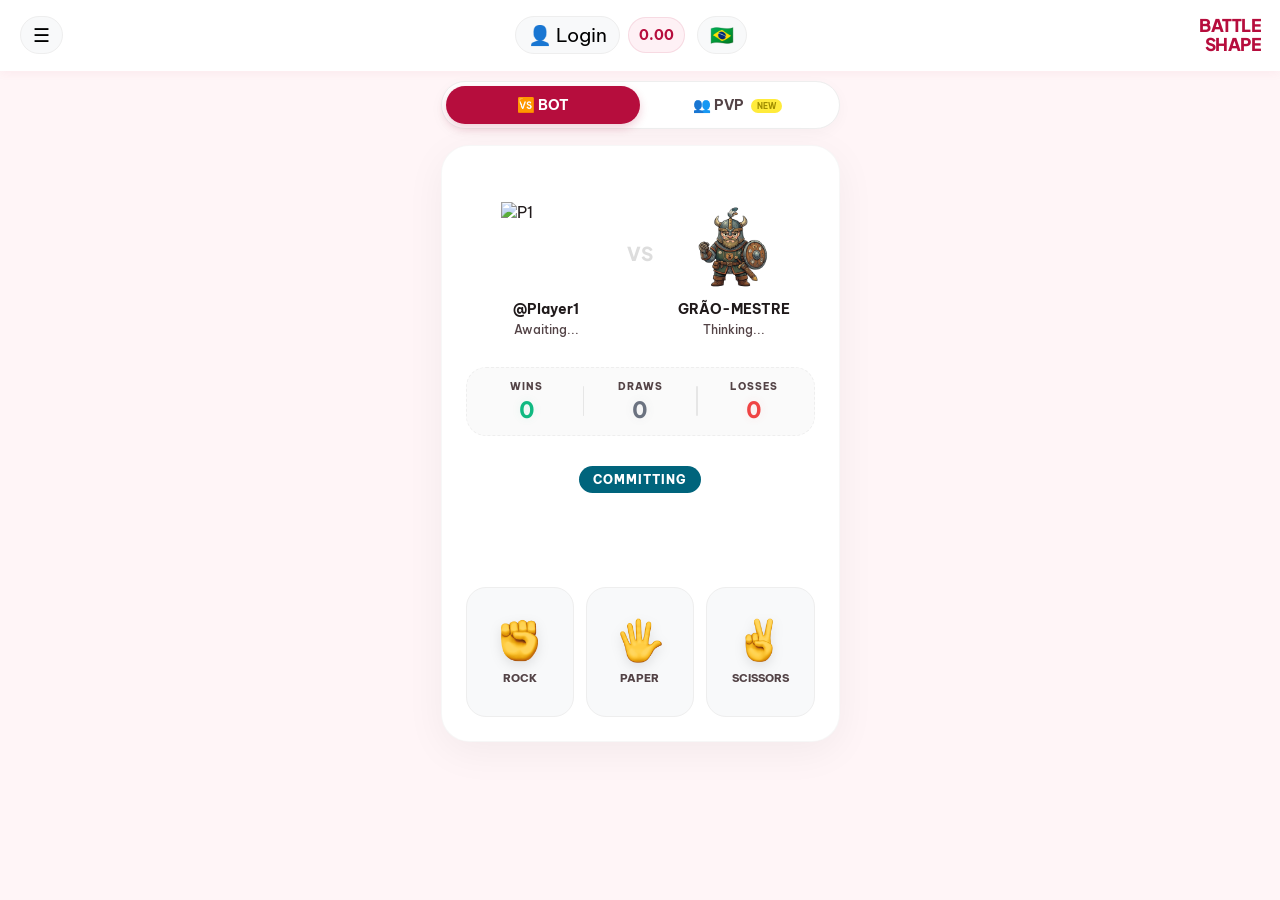
==== index.html @ 2bbd0a99 "Retirado o botão esqueci minha senha" ====
<!DOCTYPE html>
<html lang="pt-br">

<head>
    <meta charset="UTF-8">
    <meta name="viewport" content="width=device-width, initial-scale=1.0">
    <title>BATTLE SHAPE | Rock Paper Scissors</title>
    <script src="https://cdn.jsdelivr.net/npm/@supabase/supabase-js@2"></script>
    <link rel="stylesheet" href="style.css?v=2.9">
    <link
        href="https://fonts.googleapis.com/css2?family=Plus+Jakarta+Sans:wght@700;800&family=Be+Vietnam+Pro:wght@400;500;700&display=swap"
        rel="stylesheet">
</head>

<body>
    <header>
        <div class="menu-dropdown" id="audio-menu">
            <button class="menu-trigger" id="menu-btn">☰</button>
            <div class="menu-options" id="menu-options">
                <button class="menu-item" id="btn-profile-trigger">👤 <span data-i18n="menu-profile">Profile</span></button>
                <button class="menu-item" id="btn-change-password-trigger">🔑 <span data-i18n="menu-password">Trocar Senha</span></button>
                <button class="menu-item" id="btn-wallet-trigger">💳 <span data-i18n="menu-wallet">Wallet Shop</span></button>
                <button class="menu-item" id="btn-store-trigger">🛒 <span>Avatar Store</span></button>
                <button class="menu-item" id="btn-manual-trigger">📖 <span data-i18n="menu-manual">Manual</span></button>
                <button class="menu-item hidden" id="btn-admin-trigger">⚙️ <span data-i18n="menu-admin">Admin Center</span></button>
                <div style="padding: 10px; border-top: 1px solid #eee;">
                    <span class="score-label" data-i18n="music">MUSIC</span>
                    <div class="slider-row">
                        <input type="range" id="volume-music-slider" min="0" max="1" step="0.01" value="0.4">
                        <button id="music-toggle" class="vol-btn">🎵</button>
                    </div>
                </div>
                <div style="padding: 10px; border-top: 1px solid #eee;">
                    <span class="score-label" data-i18n="sfx">SFX</span>
                    <div class="slider-row">
                        <input type="range" id="volume-sfx-slider" min="0" max="1" step="0.01" value="0.6">
                        <button id="sfx-toggle" class="vol-btn">🔊</button>
                    </div>
                </div>
            </div>
        </div>

        <div class="header-center">
            <div id="auth-section">
                <button id="btn-login-trigger" class="lang-trigger" title="Login">👤 Login</button>
            </div>

            <div class="balance-chip" id="balance-chip">
                <span id="user-balance">0.00</span>
            </div>

            <div class="lang-dropdown" id="lang-dropdown">
                <button class="lang-trigger" id="lang-current">🇧🇷</button>
                <div class="lang-options">
                    <button class="lang-btn" data-lang="en">🇺🇸 English</button>
                    <button class="lang-btn" data-lang="es">🇪🇸 Español</button>
                    <button class="lang-btn" data-lang="pt">🇧🇷 Português</button>
                </div>
            </div>
        </div>

        <div class="logo">BATTLE<br>SHAPE</div>
    </header>


    <audio id="bg-music" loop preload="auto">
        <source src="audio/bg-music.mp3" type="audio/mpeg">
    </audio>

    <audio id="sfx-bounce" preload="auto">
        <source src="audio/sfx-bounce.mp3" type="audio/mpeg">
    </audio>

    <audio id="sfx-reveal" preload="auto">
        <source src="audio/sfx-reveal.mp3" type="audio/mpeg">
    </audio>

    <audio id="sfx-win" preload="auto">
        <source src="audio/sfx-win.mp3" type="audio/mpeg">
    </audio>

    <audio id="sfx-loss" preload="auto">
        <source src="audio/sfx-loss.mp3" type="audio/mpeg">
    </audio>

    <audio id="sfx-draw" preload="auto">
        <source src="audio/sfx-draw.mp3" type="audio/mpeg">
    </audio>

    <audio id="sfx-click" preload="auto">
        <source src="audio/sfx-click.mp3" type="audio/mpeg">
    </audio>

    <main>
        <div id="game-screen">
            <div class="mode-selector">
                <button id="btn-mode-bot" class="mode-btn active" data-mode="bot">🆚 BOT</button>
                <button id="btn-mode-pvp" class="mode-btn" data-mode="pvp">👥 PVP <span class="badge-new">NEW</span></button>
            </div>
            <div id="pvp-status" class="pvp-status-bar hidden">
                <span class="searching-dot"></span>
                <span id="pvp-status-text"></span>
                <div class="pvp-wallets">
                    <div class="pvp-wallet-chip" id="pvp-wallet-p1">JK$ --</div>
                    <div class="pvp-wallet-chip pvp-wallet-chip--right" id="pvp-wallet-p2">JK$ --</div>
                </div>
            </div>
            <div class="arena-card">
                <div class="players-row">
                    <div class="player-unit">
                        <div class="pvp-timer-wrap"><span id="p1-timer" class="pvp-timer hidden">5s</span></div>
                        <div class="avatar-box"><img id="p1-avatar" src="https://fjjkqwmuycnuzalaeszs.supabase.co/storage/v1/object/public/avatars/avatar_p1.png" alt="P1" class="avatar-img"></div>
                        <div id="p1-label" class="player-name">@Player1</div>
                        <div id="p1-status" class="player-status" data-i18n="awaiting">Awaiting...</div>
                    </div>
                    <div id="vs-button" class="vs-symbol" style="cursor: pointer;" title="Resetar Placar">VS</div>
                    <div class="player-unit">
                        <div class="pvp-timer-wrap"><span id="p2-timer" class="pvp-timer hidden">5s</span></div>
                        <div class="avatar-box"><img id="p2-avatar" src="images/warrior_bot.png" alt="P2" class="avatar-img"></div>
                        <div id="p2-label" class="player-name">GRÃO-MESTRE</div>
                        <div id="p2-status" class="player-status" data-i18n="thinking">Thinking...</div>
                    </div>
                </div>
                <div class="score-board">
                    <div class="score-item win"><span class="score-label" data-i18n="score-wins">WINS</span><span id="score-win-count" class="score-value">0</span></div>
                    <div class="score-divider"></div>
                    <div class="score-item draw"><span class="score-label" data-i18n="score-draws">DRAWS</span><span id="score-draw-count" class="score-value">0</span></div>
                    <div class="score-divider"></div>
                    <div class="score-item loss"><span class="score-label" data-i18n="score-losses">LOSSES</span><span id="score-loss-count" class="score-value">0</span></div>
                </div>
                <div class="arena-header">
                    <div class="phase-chip" id="phase-chip" data-i18n="phase-committing">COMMITTING</div>
                </div>
                <div class="result-area">
                    <div id="result-banner" class="result-banner hidden">
                        <h1 id="winner-text">YOU WON!</h1>
                    </div>
                </div>
                <div class="selection-grid" id="move-controls">
                    <button class="move-card rps-btn" data-move="rock"><img class="move-emoji" src="images/rock.png" alt="✊"><span class="move-label" data-i18n="rock">ROCK</span></button>
                    <button class="move-card rps-btn" data-move="paper"><img class="move-emoji" src="images/paper.png" alt="🖐️"><span class="move-label" data-i18n="paper">PAPER</span></button>
                    <button class="move-card rps-btn" data-move="scissors"><img class="move-emoji" src="images/scissors.png" alt="✌️"><span class="move-label" data-i18n="scissors">SCISSORS</span></button>
                </div>
            </div>
            <div id="recon-msg" class="recon-payout hidden" data-i18n="syncing">SYNCING PAYOUT...</div>
        </div>

        <div id="auth-view" class="username-overlay hidden">
            <div class="username-card">
                <div id="auth-tabs-group" class="auth-tabs">
                    <button class="auth-tab active" data-tab="login">LOGIN</button>
                    <button class="auth-tab" data-tab="signup">SIGNUP</button>
                </div>
                <p id="auth-p-text" style="color: #666; font-size: 0.95rem; margin-bottom: 24px;">Acesse sua conta para entrar na Arena</p>
                <div id="auth-form-container">
                    <div class="input-stack">
                        <input type="email" id="auth-email" placeholder="E-mail" style="padding: 14px; border-radius: 12px; border: 1px solid #eee; margin-bottom: 10px;">
                        <input type="password" id="auth-password" placeholder="Senha" style="padding: 14px; border-radius: 12px; border: 1px solid #eee;">
                    </div >
                    <button id="btn-auth-submit" class="battle-btn" style="margin-top: 20px;">ENTRAR NA ARENA</button>
    

                    <p id="auth-error-msg" class="error-msg hidden" style="margin-top: 15px;"></p>
                    <button id="btn-forgot-password" class="link-btn" style="margin-top: 10px; background: none; border: none; color: #4285F4; text-decoration: underline; cursor: pointer; font-size: 0.9rem;">Esqueci minha senha</button>
                    <div style="margin: 20px 0; text-align: center; color: #999;">OU</div>
                    <button id="btn-auth-google" class="google-btn"><img src="https://www.gstatic.com/firebasejs/ui/2.0.0/images/auth/google.svg" alt="G"><span>Google</span></button>
                    <button id="btn-auth-close" class="secondary-btn" style="width: 100%; margin-top: 15px; border-radius: 12px; background: #f8f9fa; color: #666; font-weight: 500;">Voltar ao Jogo</button>
                </div>
                <div id="auth-logged-in-container" class="hidden" style="width: 100%; text-align: center;">
                    <button id="btn-auth-logout" class="secondary-btn" style="width: 100%; border-radius: 12px; margin-top: 10px; background: #fff0f3; color: #b60d3d; border: 1px solid #ffd6de; font-weight: 700;">Sair da Conta</button>
                    <button class="secondary-btn" onclick="showView('game-screen')" style="width: 100%; margin-top: 10px; border-radius: 12px; background: #f8f9fa; color: #666;">Voltar ao Jogo</button>
                </div>
                <!-- Update Password Flow -->
                <div id="auth-update-password-container" class="hidden">
                    <h3 style="margin-bottom: 20px; color: var(--primary);">Atualizar Senha</h3>
                    <div class="input-stack">
                        <input type="password" id="update-password" placeholder="Nova Senha" style="padding: 14px; border-radius: 12px; border: 1px solid #eee; margin-bottom: 10px; width: 100%;">
                    </div>
                    <button id="btn-update-password-submit" class="battle-btn" style="margin-top: 10px; width: 100%;">SALVAR NOVA SENHA</button>
                </div>
            </div>
        </div>

        <div id="profile-view" class="hidden">
            <div class="shop-container">
                <div class="shop-header">
                    <div class="shop-title-row">
                        <h2>👤 Meu Perfil</h2>
                        <button class="close-x-btn" id="btn-close-profile-x">&times;</button>
                    </div>
                </div>
                <div class="profile-pic-container">
                    <img id="profile-avatar-preview" src="https://fjjkqwmuycnuzalaeszs.supabase.co/storage/v1/object/public/avatars/avatar_p1.png" class="avatar-img-large">
                    <button class="avatar-edit-icon" id="btn-open-avatar-store" title="Trocar Avatar">✏️</button>
                </div>
                <div class="input-stack">
                    <div class="input-group">
                        <span class="handle-prefix">@</span><input type="text" id="profile-username" placeholder="Nickname" maxlength="20" readonly class="readonly-input"><button class="edit-btn-inline" id="btn-edit-username">✏️</button>
                    </div>
                    <div class="input-group">
                        <input type="email" id="profile-email" placeholder="E-mail" readonly class="readonly-input"><button class="edit-btn-inline" id="btn-edit-email">✏️</button>
                    </div>
                </div>
                <p id="profile-timer-msg" style="font-size: 0.75rem; color: #ef4444; margin-bottom: 12px; font-weight: 600;" class="hidden"></p>
                <div class="btn-group" style="display: flex; flex-direction: column; gap: 10px; width: 100%;">
                    <button id="btn-save-profile" class="battle-btn">SALVAR ALTERAÇÕES</button>
                    <button id="btn-close-profile-bottom" class="back-btn">VOLTAR AO JOGO</button>
                </div>
            </div>
        </div>

        <div id="manual-view" class="hidden">
            <div class="manual-container">
                <div class="manual-header"><h2>📖 Manual</h2><button class="close-x-btn" onclick="showView('game-screen')">&times;</button></div>
                <div class="manual-content">
                    <p><strong>Cores JK$:</strong> Verde (Real), Laranja (Fictício), Cinza (Zero).</p>
                    <p>Vit: +10, Der: -10, Emp: -5.</p>
                </div>
            </div>
        </div>

        <div id="wallet-view" class="hidden">
            <div class="shop-container">
                <div class="shop-header">
                    <div class="shop-title-row"><h2>💳 Wallet Shop</h2><button class="close-x-btn" onclick="showView('game-screen')">&times;</button></div>
                    <div class="shop-balance-banner" id="shop-balance-chip"><span class="banner-label">SALDO:</span><h3 id="shop-current-balance">JK$ --</h3></div>
                </div>
                <div class="shop-grid" id="shop-cards-grid"></div>
            </div>
        </div>

        <!-- AVATAR STORE -->
        <div id="store-view" class="hidden">
            <div class="shop-container">
                <div class="shop-header">
                    <div class="shop-title-row">
                        <h2>🛒 Avatar Store</h2>
                        <button class="close-x-btn" id="btn-close-store-x">&times;</button>
                    </div>
                    <p class="store-subtitle">Escolha seu avatar para a arena</p>
                    
                    <div class="admin-tabs" style="margin-top: 20px;">
                        <button class="admin-tab active" id="store-tab-buy" onclick="switchStoreTab('buy')">🛍️ LOJA</button>
                        <button class="admin-tab" id="store-tab-owned" onclick="switchStoreTab('owned')">🛡️ SKINS</button>
                    </div>
                </div>
                <div class="avatar-store-grid" id="avatar-store-grid">
                    <div class="store-loading">Carregando avatares...</div>
                </div>
                <div class="btn-group" style="display: flex; flex-direction: column; gap: 10px; width: 100%; margin-top: 24px;">
                    <button class="back-btn" id="btn-close-store-bottom">VOLTAR AO PERFIL</button>
                    <button class="back-btn" id="btn-close-store-game" style="background: #7d7d7d;">VOLTAR AO JOGO</button>
                </div>
            </div>
        </div>

        <div id="admin-view" class="hidden">
            <div class="shop-container">
                <div class="shop-header"><div class="shop-title-row"><h2>⚙️ Admin</h2><button class="close-x-btn" onclick="showView('game-screen')">&times;</button></div></div>
                <!-- Abas Admin -->
                <div class="admin-tabs">
                    <button class="admin-tab active" id="admin-tab-wallet" onclick="switchAdminTab('wallet')">💳 Wallet Cards</button>
                    <button class="admin-tab" id="admin-tab-avatars" onclick="switchAdminTab('avatars')">🛒 Avatares</button>
                </div>

                <!-- Aba: Wallet Cards -->
                <div id="admin-panel-wallet" class="admin-panel">
                    <div class="admin-form-card">
                        <input type="file" id="admin-card-image" accept="image/*">
                        <input type="number" id="admin-card-amount" placeholder="Quantidade JK">
                        <input type="number" id="admin-card-price" placeholder="Preço Real">
                        <button id="btn-save-new-card" class="battle-btn">CRIAR CARD</button>
                    </div>
                </div>

                <!-- Aba: Avatares -->
                <div id="admin-panel-avatars" class="admin-panel hidden">
                    <div class="admin-form-card">
                        <label class="admin-label">Nome do Avatar</label>
                        <input type="text" id="admin-avatar-name" placeholder="Ex: Guerreiro Sombrio" style="padding:12px; border-radius:12px; border:1px solid #eee; width:100%; margin-bottom:10px;">
                        <label class="admin-label">Imagem do Avatar</label>
                        <input type="file" id="admin-avatar-image" accept="image/*">
                        <label class="admin-label">Preço (JK$)</label>
                        <input type="number" id="admin-avatar-price" placeholder="Preço (0 para grátis)" style="padding:12px; border-radius:12px; border:1px solid #eee; width:100%; margin-bottom:10px;" value="0">
                        <button id="btn-save-new-avatar" class="battle-btn" style="margin-top:10px;">SALVAR</button>
                    </div>
                    <div class="admin-label" style="margin-top:20px; margin-bottom:10px;">Avatares Cadastrados</div>
                    <div id="admin-avatar-list" class="avatar-admin-list"></div>
                </div>
            </div>
        </div>

        <div id="username-overlay" class="username-overlay hidden">
            <div class="username-card">
                <h2>BATTLE ID</h2>
                <div class="input-group"><span class="handle-prefix">@</span><input type="text" id="username-input" placeholder="nickname" maxlength="20"></div>
                <button id="btn-save-username" class="battle-btn">JOIN</button>
                <p id="username-error" class="error-msg hidden"></p>
            </div>
        </div>

        <div id="confirm-overlay" class="username-overlay hidden">
            <div class="username-card">
                <h2 id="confirm-title">CONFIRMAÇÃO</h2>
                <p id="confirm-msg">Deseja realizar esta ação?</p>
                <div style="display: flex; gap: 12px; margin-top: 20px;">
                    <button id="btn-confirm-yes" class="battle-btn" style="flex: 1;">SIM</button>
                    <button id="btn-confirm-no" class="secondary-battle-btn" style="flex: 1; border-radius: 16px; margin: 0;">NÃO</button>
                </div>
            </div>
        </div>

        <div id="countdown-overlay" class="animation-overlay hidden"><h1 id="countdown-text">3</h1></div>
        <div id="toast-success" class="toast-success hidden">Sucesso!</div>
    </main>

    <!-- Animation Overlay -->
    <div id="animation-overlay" class="animation-overlay hidden">
        <div class="arena-hands">
            <div id="p1-anim-hand" class="hand"><img src="images/rock.png" class="anim-emoji-img"></div>
            <div id="p2-anim-hand" class="hand"><img src="images/rock.png" class="anim-emoji-img"></div>
        </div>
    </div>
    
    <script src="app.js?v=2.9"></script>
    <script>
    // Ativador de Recuperação Antigravity

    document.addEventListener('click', async (e) => {
        
    if (e.target && e.target.id === 'btn-forgot-password') {
        // Busca o email no input correto
        const email = document.getElementById('auth-email')?.value;
        
        if (!email) {
            alert("Por favor, digite seu e-mail no campo acima primeiro.");
            return;
        }

        const btn = e.target;
        btn.innerText = "Enviando...";
        btn.disabled = true;

        const { error } = await db.auth.resetPasswordForEmail(email, {
            redirectTo: window.location.origin
        });

        if (error) {
            alert("Erro: " + error.message);
        } else {
            alert("Link enviado! Verifique seu e-mail.");
        }
        
        btn.innerText = "Esqueci minha senha";
        btn.disabled = false;
    }
});
</script>
</body>

</html>
---- style.css ----
:root {
    --primary: #b60d3d; /* Action Pink */
    --secondary: #00647c; /* Logic Teal */
    --surface: #ffffff;
    --surface-container: #fef1f5;
    --surface-container-low: #f8f9fa;
    --on-surface: #201a1b;
    --on-surface-variant: #534346;
    --outline: #857376;
    --win: #10b981;
    --loss: #ef4444;
    --draw: #6b7280;
}

* { margin: 0; padding: 0; box-sizing: border-box; font-family: 'Be Vietnam Pro', sans-serif; -webkit-tap-highlight-color: transparent; }

body { background: #fff5f7; color: var(--on-surface); min-height: 100vh; display: flex; flex-direction: column; overflow-x: hidden; }

header { display: flex; justify-content: space-between; align-items: center; padding: 16px 20px; background: white; box-shadow: 0 2px 10px rgba(182, 13, 61, 0.05); position: sticky; top: 0; z-index: 100; }

.logo { font-family: 'Plus Jakarta Sans', sans-serif; font-weight: 800; font-size: 1.1rem; color: var(--primary); letter-spacing: -0.5px; text-align: right; line-height: 1.1; display: block; }
.header-center { display: flex; align-items: center; gap: 8px; }
.balance-chip { background: var(--surface-container); padding: 8px 10px; border-radius: 20px; font-weight: 700; font-size: 0.85rem; color: var(--primary); border: 1.5px solid rgba(182, 13, 61, 0.1); display: flex; gap: 4px; align-items: center; margin-right: 4px; transition: all 0.3s ease; }
.balance-chip.positive, .shop-balance-banner.positive { background: #e6fdf2 !important; color: #10b981 !important; border-color: rgba(16, 185, 129, 0.4) !important; }
.balance-chip.positive h3, .shop-balance-banner.positive h3 { color: #10b981 !important; }
.balance-chip.empty, .shop-balance-banner.empty { background: #f0f0f0 !important; color: #9e9e9e !important; border-color: rgba(158, 158, 158, 0.3) !important; }
.balance-chip.empty h3, .shop-balance-banner.empty h3 { color: #9e9e9e !important; }
.balance-chip.fictitious, .shop-balance-banner.fictitious { background: #fff3e0 !important; color: #f57c00 !important; border-color: rgba(245, 124, 0, 0.4) !important; }
.balance-chip.fictitious h3, .shop-balance-banner.fictitious h3 { color: #f57c00 !important; }

.volume-control { display: flex; align-items: center; gap: 4px; background: var(--surface-container-low); padding: 4px 6px; border-radius: 30px; border: 1px solid #eee; transition: all 0.3s; }
.volume-control:hover { border-color: var(--primary); background: white; box-shadow: 0 4px 15px rgba(182, 13, 61, 0.05); }

.music-btn { background: transparent; border: none; width: 28px; height: 28px; border-radius: 50%; cursor: pointer; display: flex; align-items: center; justify-content: center; font-size: 1rem; transition: all 0.2s; }

.volume-slider-box { display: flex; align-items: center; width: 50px; transition: width 0.3s cubic-bezier(0.4, 0, 0.2, 1); }
.custom-slider { -webkit-appearance: none; appearance: none; width: 100%; height: 4px; background: #ddd; border-radius: 2px; outline: none; cursor: pointer; }
.custom-slider::-webkit-slider-thumb { -webkit-appearance: none; appearance: none; width: 14px; height: 14px; background: var(--primary); border-radius: 50%; border: 2px solid white; box-shadow: 0 2px 5px rgba(0,0,0,0.2); }
.custom-slider::-moz-range-thumb { width: 14px; height: 14px; background: var(--primary); border-radius: 50%; border: 2px solid white; box-shadow: 0 2px 5px rgba(0,0,0,0.2); }

main { flex: 1; max-width: 500px; margin: 0 auto; width: 100%; padding: 10px 20px 20px 20px; display: flex; flex-direction: column; align-items: center; }

.mode-selector { display: flex; background: white; padding: 4px; border-radius: 30px; border: 1.5px solid #eee; margin-bottom: 16px; width: 100%; box-shadow: 0 4px 15px rgba(0,0,0,0.03); }
.mode-btn { flex: 1; padding: 10px; border: none; background: transparent; font-weight: 700; border-radius: 26px; cursor: pointer; transition: all 0.3s; color: var(--on-surface-variant); font-size: 0.9rem; }
.mode-btn.active { background: var(--primary); color: white; box-shadow: 0 4px 10px rgba(182, 13, 61, 0.2); }
.badge-new { font-size: 8px; background: #ffeb3b; color: #a18e00; padding: 2px 6px; border-radius: 10px; vertical-align: middle; margin-left: 4px; }

.pvp-status-bar { background: transparent; padding: 8px 16px; border-radius: 20px; font-size: 13px; font-weight: 700; margin-bottom: 24px; display: flex; align-items: center; gap: 12px; min-height: 36px; }
.searching-dot { display: none; }
#pvp-status-text { display: none; }
.pvp-timer { background: #ff4d4d; color: white; padding: 2px 10px; border-radius: 12px; font-size: 12px; border: 1.5px solid white; box-shadow: 0 0 10px rgba(255, 77, 77, 0.3); animation: heartbeat 0.5s infinite; }

/* Carteiras PvP */
.pvp-wallets { display: flex; justify-content: space-between; align-items: center; width: 100%; gap: 8px; }
.pvp-wallet-chip {
    background: var(--surface-container);
    border: 1.5px solid rgba(182, 13, 61, 0.12);
    color: var(--primary);
    font-weight: 800;
    font-size: 0.82rem;
    padding: 6px 14px;
    border-radius: 20px;
    font-family: 'Plus Jakarta Sans', sans-serif;
    flex: 1;
    text-align: center;
    transition: all 0.4s ease;
}
.pvp-wallet-chip--right {
    background: var(--surface-container);
    border-color: rgba(0, 100, 124, 0.15);
    color: var(--secondary);
}

/* Estados de cor das carteiras PvP — seguem o padrão do manual */
.pvp-wallet-chip.pvp-wallet-positive {
    background: #e6fdf2 !important;
    color: #10b981 !important;
    border-color: rgba(16, 185, 129, 0.35) !important;
}
.pvp-wallet-chip.pvp-wallet-fictitious {
    background: #fff3e0 !important;
    color: #f57c00 !important;
    border-color: rgba(245, 124, 0, 0.35) !important;
}
.pvp-wallet-chip.pvp-wallet-empty {
    background: #f0f0f0 !important;
    color: #9e9e9e !important;
    border-color: rgba(158, 158, 158, 0.3) !important;
}



@keyframes heartbeat {
    0% { transform: scale(1); }
    50% { transform: scale(1.1); }
    100% { transform: scale(1); }
}

.arena-card { background: white; border-radius: 28px; width: 100%; padding: 24px; box-shadow: 0 10px 40px rgba(0,0,0,0.05); position: relative; border: 1px solid rgba(0,0,0,0.03); }

.result-area { height: 60px; display: flex; align-items: center; justify-content: center; margin-bottom: 8px; }
.result-banner { animation: slideDown 0.4s cubic-bezier(0.18, 0.89, 0.32, 1.28); }
.result-banner h1 { font-family: 'Plus Jakarta Sans', sans-serif; font-size: 1.8rem; font-weight: 800; }

.arena-header { display: flex; justify-content: center; margin-bottom: 24px; }
.phase-chip { background: var(--secondary); color: white; padding: 6px 14px; border-radius: 30px; font-size: 0.75rem; font-weight: 800; letter-spacing: 1px; }

.score-board { display: flex; align-items: center; justify-content: center; gap: 16px; margin-bottom: 30px; background: rgba(0,0,0,0.02); padding: 12px 20px; border-radius: 20px; border: 1px dashed rgba(0,0,0,0.05); }
.score-item { display: flex; flex-direction: column; align-items: center; min-width: 80px; }
.score-label { font-size: 0.65rem; font-weight: 800; color: var(--on-surface-variant); letter-spacing: 1px; margin-bottom: 2px; }
.score-value { font-family: 'Plus Jakarta Sans', sans-serif; font-size: 1.4rem; font-weight: 800; }
.score-item.win .score-value { color: var(--win); text-shadow: 0 0 10px rgba(16, 185, 129, 0.1); }
.score-item.draw .score-value { color: var(--draw); text-shadow: 0 0 10px rgba(107, 114, 128, 0.1); }
.score-item.loss .score-value { color: var(--loss); text-shadow: 0 0 10px rgba(239, 68, 68, 0.1); }
.score-divider { width: 1.5px; height: 30px; background: rgba(0,0,0,0.08); border-radius: 1px; }

.players-row { display: flex; justify-content: space-between; align-items: center; margin-bottom: 30px; position: relative; }
.vs-symbol { font-family: 'Plus Jakarta Sans', sans-serif; font-weight: 800; color: #ddd; font-size: 1.2rem; }

.player-unit { flex: 1; display: flex; flex-direction: column; align-items: center; }
.pvp-timer-wrap { height: 26px; display: flex; align-items: center; justify-content: center; margin-bottom: 6px; }
.avatar-box { width: 90px; height: 90px; overflow: visible; margin-bottom: 8px; position: relative; display: flex; align-items: center; justify-content: center; }
.avatar-img { width: 100%; height: 100%; object-fit: contain; }

/* Satellite searching state */
.avatar-box.searching {
    border-color: #00c9a7;
    box-shadow: 0 0 0 0 rgba(0, 201, 167, 0.5);
    animation: satellite-ring 1.4s ease-out infinite;
}
.avatar-box.searching .avatar-img { animation: satellite-pulse 1.4s ease-in-out infinite; }

@keyframes satellite-ring {
    0%   { box-shadow: 0 0 0 0 rgba(0, 201, 167, 0.55); }
    70%  { box-shadow: 0 0 0 12px rgba(0, 201, 167, 0); }
    100% { box-shadow: 0 0 0 0 rgba(0, 201, 167, 0); }
}
@keyframes satellite-pulse {
    0%, 100% { opacity: 1; transform: scale(1); }
    50%       { opacity: 0.65; transform: scale(0.9); }
}
.player-name { font-weight: 700; font-size: 0.85rem; margin-bottom: 4px; color: var(--on-surface); }
.player-status { font-size: 0.75rem; color: var(--on-surface-variant); font-weight: 500; }

.selection-grid { display: grid; grid-template-columns: repeat(3, 1fr); gap: 12px; margin-top: 10px; }
.move-card { aspect-ratio: 1/1.2; background: var(--surface-container-low); border: 1.5px solid #eee; border-radius: 20px; cursor: pointer; transition: all 0.2s; display: flex; flex-direction: column; align-items: center; justify-content: center; gap: 8px; }
.move-card:hover { transform: translateY(-3px); border-color: var(--primary); background: var(--surface-container); }
.move-card.selected { background: var(--primary); border-color: var(--primary); transform: scale(0.95); }
.move-card.selected * { color: white !important; }
.move-emoji { width: 45px; height: 45px; object-fit: contain; display: block; filter: drop-shadow(0 4px 6px rgba(0,0,0,0.1)); }
.move-label { font-weight: 800; font-size: 0.7rem; color: var(--on-surface-variant); }

.recon-payout { margin-top: 20px; font-weight: 800; color: var(--secondary); font-size: 0.8rem; letter-spacing: 2px; }

/* Username Overlay */
.username-overlay { position: fixed; inset: 0; background: rgba(0,0,0,0.85); backdrop-filter: blur(8px); z-index: 2000; display: flex; align-items: center; justify-content: center; padding: 20px; }
.username-card { background: white; width: 100%; max-width: 360px; border-radius: 32px; padding: 40px 30px; text-align: center; }
.username-card h2 { font-family: 'Plus Jakarta Sans', sans-serif; font-size: 2rem; color: var(--primary); margin-bottom: 8px; }
.username-card p { color: #666; font-size: 0.95rem; margin-bottom: 24px; }
.input-group { display: flex; align-items: center; background: #f5f5f5; border-radius: 16px; padding: 4px 16px; border: 2px solid transparent; transition: 0.2s; margin-bottom: 20px; width: 100%; }
.input-group:focus-within { border-color: var(--primary); background: white; box-shadow: 0 0 0 4px rgba(182, 13, 61, 0.1); }
.handle-prefix { font-weight: 800; color: var(--primary); font-size: 1.2rem; margin-right: 8px; flex-shrink: 0; }
.input-group input { flex: 1; border: none; background: transparent; padding: 12px 0; font-size: 1.1rem; font-weight: 700; color: var(--on-surface); outline: none; min-width: 0; }
.edit-btn-inline { background: none; border: none; cursor: pointer; padding: 10px; opacity: 0.5; transition: 0.2s; font-size: 0.9rem; flex-shrink: 0; display: flex; align-items: center; justify-content: center; transform: translateY(1px); }
.battle-btn { width: 100%; background: var(--primary); color: white; border: none; padding: 16px; border-radius: 16px; font-weight: 800; font-size: 1rem; cursor: pointer; transition: 0.2s; box-shadow: 0 4px 15px rgba(182, 13, 61, 0.3); }
.battle-btn:active { transform: scale(0.98); }
.back-btn { width: 100%; background: #9e9e9e; color: white; border: none; padding: 16px; border-radius: 16px; font-weight: 800; font-size: 1rem; cursor: pointer; transition: 0.2s; box-shadow: 0 4px 15px rgba(0, 0, 0, 0.12); letter-spacing: 0.5px; }
.back-btn:hover { background: #8e8e8e; }
.back-btn:active { transform: scale(0.98); }
.error-msg { color: #ef4444; font-size: 0.8rem; margin-top: 12px; font-weight: 600; }

.hidden { display: none !important; }

/* Animations */
@keyframes pulse { 0% { opacity: 0.4; transform: scale(1); } 50% { opacity: 1; transform: scale(1.1); } 100% { opacity: 0.4; transform: scale(1); } }
@keyframes slideDown { from { transform: translateY(-20px); opacity: 0; } to { transform: translateY(0); opacity: 1; } }

/* Battle Anim Overlay */
.animation-overlay { position: fixed; inset: 0; background: rgba(255,255,255,0.95); z-index: 500; display: flex; align-items: center; justify-content: center; overflow: hidden; }
.arena-hands { display: flex; gap: 25px; max-width: 100vw; justify-content: center; align-items: center; margin-top: -90px; margin-right: 40px; }
.hand { font-size: 6.5rem; width: 85px; height: 85px; line-height: 1; display: flex; align-items: center; justify-content: center; transition: transform 0.2s; transform-origin: center center; }
.anim-emoji-img { width: 100%; height: 100%; object-fit: contain; filter: drop-shadow(0 15px 15px rgba(0,0,0,0.15)); }
#p1-anim-hand { transform: scaleX(-1) rotate(-90deg); margin-left: 0; }
#p2-anim-hand { transform: rotate(-90deg); margin-right: 0; }

@keyframes hand-bounce-p1 { 0%, 100% { transform: scaleX(-1) rotate(-90deg) translateX(0); } 50% { transform: scaleX(-1) rotate(-90deg) translateX(-20px); } }
@keyframes hand-bounce-p2 { 0%, 100% { transform: rotate(-90deg) translateX(0); } 50% { transform: rotate(-90deg) translateX(-20px); } }

.text-win { color: var(--win); }
.text-loss { color: var(--loss); }
.text-draw { color: var(--draw); }

.floating-payout { position: absolute; font-weight: 800; font-size: 1.5rem; pointer-events: none; z-index: 1000; animation: floatUp 1.2s forwards ease-out; }
@keyframes floatUp { 0% { opacity: 0; transform: translateY(0); } 20% { opacity: 1; } 100% { opacity: 0; transform: translateY(-100px); } }

/* Menus (Language & Settings) */
.menu-dropdown { position: relative; }
.menu-trigger { background: var(--surface-container-low); border: 1px solid #eee; padding: 6px 12px; border-radius: 20px; cursor: pointer; font-size: 1.2rem; display: flex; align-items: center; justify-content: center; }
.menu-options { 
    position: absolute; 
    top: calc(100% + 12px); 
    left: 0; 
    background: white; 
    border-radius: 18px; 
    box-shadow: 0 15px 35px rgba(182, 13, 61, 0.15); 
    border: 1px solid #eee; 
    display: none; 
    min-width: 200px; 
    flex-direction: column; 
    overflow: hidden; 
    padding: 12px; 
    gap: 4px; 
    z-index: 2000; 
}
.active .menu-options { display: flex; }
.slider-row { display: flex; align-items: center; gap: 10px; margin-top: 4px; }
.vol-btn { background: none; border: none; cursor: pointer; font-size: 1.1rem; }

.lang-dropdown { position: relative; }
.lang-trigger { background: var(--surface-container-low); border: 1px solid #eee; padding: 6px 12px; border-radius: 20px; cursor: pointer; font-size: 1.2rem; }
.lang-options { position: absolute; top: calc(100% + 8px); left: 0; background: white; border-radius: 12px; box-shadow: 0 10px 30px rgba(0,0,0,0.1); border: 1px solid #eee; display: none; min-width: 140px; flex-direction: column; overflow: hidden; z-index: 1000; }
.active .lang-options { display: flex; }
.lang-btn { padding: 10px 16px; border: none; background: transparent; cursor: pointer; font-size: 0.9rem; font-weight: 600; text-align: left; transition: all 0.2s; }
.lang-btn:hover { background: var(--surface-container); color: var(--primary); }

/* Auth Improvements */
.auth-tabs { display: flex; gap: 10px; margin-bottom: 20px; border-bottom: 2px solid #f5f5f5; }
.auth-tab { flex: 1; padding: 12px; border: none; background: none; font-weight: 700; color: #999; cursor: pointer; transition: 0.2s; border-bottom: 2px solid transparent; margin-bottom: -2px; font-size: 0.95rem; }
.auth-tab.active { color: var(--primary); border-bottom-color: var(--primary); }

.google-btn { display: flex; align-items: center; justify-content: center; gap: 12px; background: white; color: #5f6368; border: 1px solid #dadce0; padding: 12px; border-radius: 20px; font-weight: 600; cursor: pointer; transition: 0.2s; font-size: 0.95rem; width: 100%; }
.google-btn:hover { background: #f8f9fa; border-color: #d2e3fc; }
.google-btn img { width: 20px; height: 20px; }

.username-card { position: relative; }
.username-card h2 { margin-bottom: 20px; }

/* Profile View */
.profile-pic-container { position: relative; width: 100px; height: 100px; margin: 0 auto 24px; }
.avatar-img-large { width: 100%; height: 100%; border-radius: 50%; object-fit: cover; border: 4px solid #f5f5f5; box-shadow: 0 4px 15px rgba(0,0,0,0.1); }
.avatar-edit-icon { position: absolute; bottom: 0; right: 0; background: var(--primary); color: white; width: 32px; height: 32px; border-radius: 50%; display: flex; align-items: center; justify-content: center; cursor: pointer; border: 3px solid white; font-size: 0.9rem; }
.input-stack { display: flex; flex-direction: column; gap: 4px; margin-bottom: 20px; }
.readonly-input { color: #999 !important; cursor: default; }
.readonly-input:not(.edit-active) { pointer-events: none; }
.edit-btn-inline { background: none; border: none; cursor: pointer; padding: 5px; opacity: 0.6; transition: 0.2s; font-size: 0.9rem; }
.edit-btn-inline:hover { opacity: 1; transform: scale(1.1); }
.secondary-battle-btn { width: 100%; background: #f5f5f5; color: #666; border: 1.5px solid #eee; padding: 14px; border-radius: 16px; font-weight: 700; font-size: 0.85rem; cursor: pointer; transition: 0.2s; margin-top: 4px; }
.secondary-battle-btn:hover { background: #eee; border-color: #ddd; }
.menu-item { width: 100%; border: none; background: none; padding: 12px; font-weight: 700; text-align: left; cursor: pointer; color: var(--on-surface); display: flex; align-items: center; gap: 10px; font-size: 0.95rem; }
.menu-item:hover { background: #f9f9f9; }

/* Toast Success */
.toast-success { position: fixed; top: 12%; left: 50%; transform: translateX(-50%); background: #10b981; color: white; padding: 16px 32px; border-radius: 30px; font-weight: 800; font-size: 1.1rem; box-shadow: 0 10px 30px rgba(16, 185, 129, 0.4); z-index: 9999; animation: slideDownTwirl 0.3s cubic-bezier(0.175, 0.885, 0.32, 1.275) forwards; pointer-events: none; }
@keyframes slideDownTwirl { 0% { top: 0; opacity: 0; transform: translateX(-50%) scale(0.8); } 100% { top: 12%; opacity: 1; transform: translateX(-50%) scale(1); } }
.toast-success.hide-toast { animation: slideUpFade 0.3s ease-in forwards; }
@keyframes slideUpFade { 0% { top: 12%; opacity: 1; transform: translateX(-50%) scale(1); } 100% { top: 0; opacity: 0; transform: translateX(-50%) scale(0.8); } }

/* Manual View Screen */
#manual-view { width: 100%; animation: fadeIn 0.3s ease; }
.manual-container { background: white; border-radius: 28px; padding: 32px; box-shadow: 0 10px 40px rgba(0,0,0,0.05); position: relative; border: 1px solid rgba(0,0,0,0.03); min-height: 400px; display: flex; flex-direction: column; }
.manual-header { display: flex; justify-content: space-between; align-items: flex-start; margin-bottom: 24px; }
.manual-header h2 { font-family: 'Plus Jakarta Sans', sans-serif; font-weight: 800; color: var(--primary); }
.close-x-btn { background: #f5f5f5; border: none; width: 36px; height: 36px; border-radius: 50%; display: flex; align-items: center; justify-content: center; font-size: 24px; cursor: pointer; color: #666; transition: 0.2s; margin-top: -10px; margin-right: -10px; }
.close-x-btn:hover { background: #eee; color: var(--primary); transform: rotate(90deg); }
.manual-content { flex: 1; color: var(--on-surface-variant); font-size: 0.95rem; line-height: 1.6; }
.manual-list { margin: 12px 0 20px 20px; }
.manual-list li { margin-bottom: 8px; }
.manual-footer { margin-top: 32px; display: flex; justify-content: center; }

@keyframes fadeIn { from { opacity: 0; transform: translateY(10px); } to { opacity: 1; transform: translateY(0); } }

/* Wallet Shop View */
#wallet-view { width: 100%; animation: fadeIn 0.3s ease; }
.shop-container { background: white; border-radius: 28px; padding: 32px; box-shadow: 0 10px 40px rgba(0,0,0,0.05); border: 1px solid rgba(0,0,0,0.03); min-height: 500px; display: flex; flex-direction: column; }
.shop-title-row { display: flex; justify-content: space-between; align-items: center; margin-bottom: 24px; }
.shop-title-row h2 { font-family: 'Plus Jakarta Sans', sans-serif; font-weight: 800; color: var(--primary); }

.shop-balance-banner { background: var(--surface-container-low); border-radius: 20px; padding: 20px; text-align: center; margin-bottom: 30px; border: 1px solid #eee; }
.banner-label { font-size: 0.7rem; font-weight: 800; color: #999; letter-spacing: 1px; display: block; margin-bottom: 4px; }
.shop-balance-banner h3 { font-size: 1.8rem; font-weight: 900; color: var(--primary); }

.shop-grid { display: grid; grid-template-columns: repeat(2, 1fr); gap: 20px; flex: 1; }
.shop-card { aspect-ratio: 0.8; border-radius: 12px; background-position: center; background-size: cover; cursor: pointer; transition: all 0.3s cubic-bezier(0.175, 0.885, 0.32, 1.275); position: relative; overflow: hidden; box-shadow: 0 5px 15px rgba(0,0,0,0.08); border: 2px solid transparent; }
.shop-card:hover { transform: scale(1.03); border-color: var(--primary); box-shadow: 0 10px 25px rgba(182, 13, 61, 0.15); }
.shop-card::after { content: ''; position: absolute; inset: 0; background: rgba(0,0,0,0.05); opacity: 0; transition: 0.2s; }
.shop-card:active::after { opacity: 1; }

.shop-footer { margin-top: 40px; display: flex; justify-content: center; }

@media (max-width: 480px) {
    .shop-grid { grid-template-columns: 1fr; }
    .shop-container { padding: 20px; }
}

/* ===== AVATAR STORE ===== */
#store-view { width: 100%; animation: fadeIn 0.3s ease; }
.store-subtitle { color: var(--on-surface-variant); font-size: 0.85rem; margin-top: -16px; margin-bottom: 20px; }

.avatar-store-grid {
    display: grid;
    grid-template-columns: repeat(3, 1fr);
    gap: 14px;
}

.avatar-store-card {
    display: flex;
    flex-direction: column;
    align-items: center;
    gap: 8px;
    background: var(--surface-container-low);
    border: 2px solid #eee;
    border-radius: 20px;
    padding: 16px 10px 12px;
    cursor: pointer;
    transition: all 0.25s cubic-bezier(0.175, 0.885, 0.32, 1.275);
    position: relative;
}
.avatar-store-card:hover { transform: translateY(-4px); border-color: var(--primary); background: white; box-shadow: 0 8px 20px rgba(182,13,61,0.12); }
.avatar-store-card.selected { border-color: var(--primary); background: #fff5f7; box-shadow: 0 6px 18px rgba(182,13,61,0.2); }
.avatar-store-card img { width: 80px; height: 80px; object-fit: contain; border-radius: 0; border: none; }
.avatar-store-name { font-size: 0.72rem; font-weight: 700; color: var(--on-surface-variant); text-align: center; line-height: 1.2; }
.avatar-selected-badge {
    position: absolute;
    top: 6px; right: 6px;
    background: var(--primary);
    color: white;
    font-size: 10px;
    font-weight: 800;
    padding: 2px 7px;
    border-radius: 10px;
    display: none;
}
.avatar-store-card.selected .avatar-selected-badge { display: block; }
.avatar-price-tag {
    font-size: 0.65rem;
    font-weight: 800;
    padding: 2px 8px;
    border-radius: 8px;
    margin-top: 4px;
}
.avatar-price-tag.free { background: #e6fcf5; color: #0ca678; }
.avatar-price-tag.unlocked { background: #f1f3f5; color: #495057; }
.avatar-price-tag.paid { background: #fff9db; color: #f08c00; border: 1px solid #ffe066; }

.avatar-buy-btn {
    width: 100%;
    margin-top: 10px;
    padding: 8px;
    border-radius: 10px;
    border: none;
    background: var(--primary);
    color: white;
    font-weight: 800;
    font-size: 0.75rem;
    cursor: pointer;
    transition: 0.2s;
}
.avatar-buy-btn:hover { transform: scale(1.05); }

.store-loading { grid-column: 1/-1; text-align: center; padding: 40px; color: #aaa; font-size: 0.9rem; }

/* ===== ADMIN TABS ===== */
.admin-tabs { display: flex; gap: 8px; margin-bottom: 20px; }
.admin-tab {
    flex: 1; padding: 10px; border: 1.5px solid #eee; background: white;
    border-radius: 12px; font-weight: 700; font-size: 0.85rem; cursor: pointer;
    color: var(--on-surface-variant); transition: all 0.2s;
}
.admin-tab.active { background: var(--primary); color: white; border-color: var(--primary); }
.admin-panel { overflow: hidden; }
.admin-label { font-size: 0.75rem; font-weight: 800; color: var(--on-surface-variant); letter-spacing: 0.5px; text-transform: uppercase; margin-bottom: 6px; display: block; }

.avatar-admin-list { display: flex; flex-direction: column; gap: 10px; }
.avatar-admin-item {
    display: flex; align-items: center; gap: 12px;
    background: var(--surface-container-low); border-radius: 14px;
    padding: 10px 14px; border: 1px solid #eee;
}
.avatar-admin-item img { width: 48px; height: 48px; border-radius: 50%; object-fit: cover; flex-shrink: 0; }
.avatar-admin-info { flex: 1; }
.avatar-admin-info strong { font-size: 0.9rem; display: block; }
.avatar-admin-info span { font-size: 0.75rem; color: #aaa; }
.avatar-admin-del { background: #fff0f3; border: 1px solid #ffd6de; color: #c0392b; border-radius: 10px; padding: 6px 12px; font-size: 0.78rem; font-weight: 700; cursor: pointer; transition: 0.2s; }
.avatar-admin-del:hover { background: #ffd6de; }

.admin-actions { display: flex; gap: 8px; }
.admin-action-btn {
    width: 34px; height: 34px; border-radius: 10px; border: 1px solid #eee;
    background: white; display: flex; align-items: center; justify-content: center;
    cursor: pointer; transition: 0.2s; font-size: 1rem;
}
.admin-action-btn:hover { transform: scale(1.1); background: #f8f9fa; }
.admin-edit-btn:hover { border-color: #3498db; background: #eaf4fb; }
.admin-del-btn:hover { border-color: #e74c3c; background: #fdf2f2; }
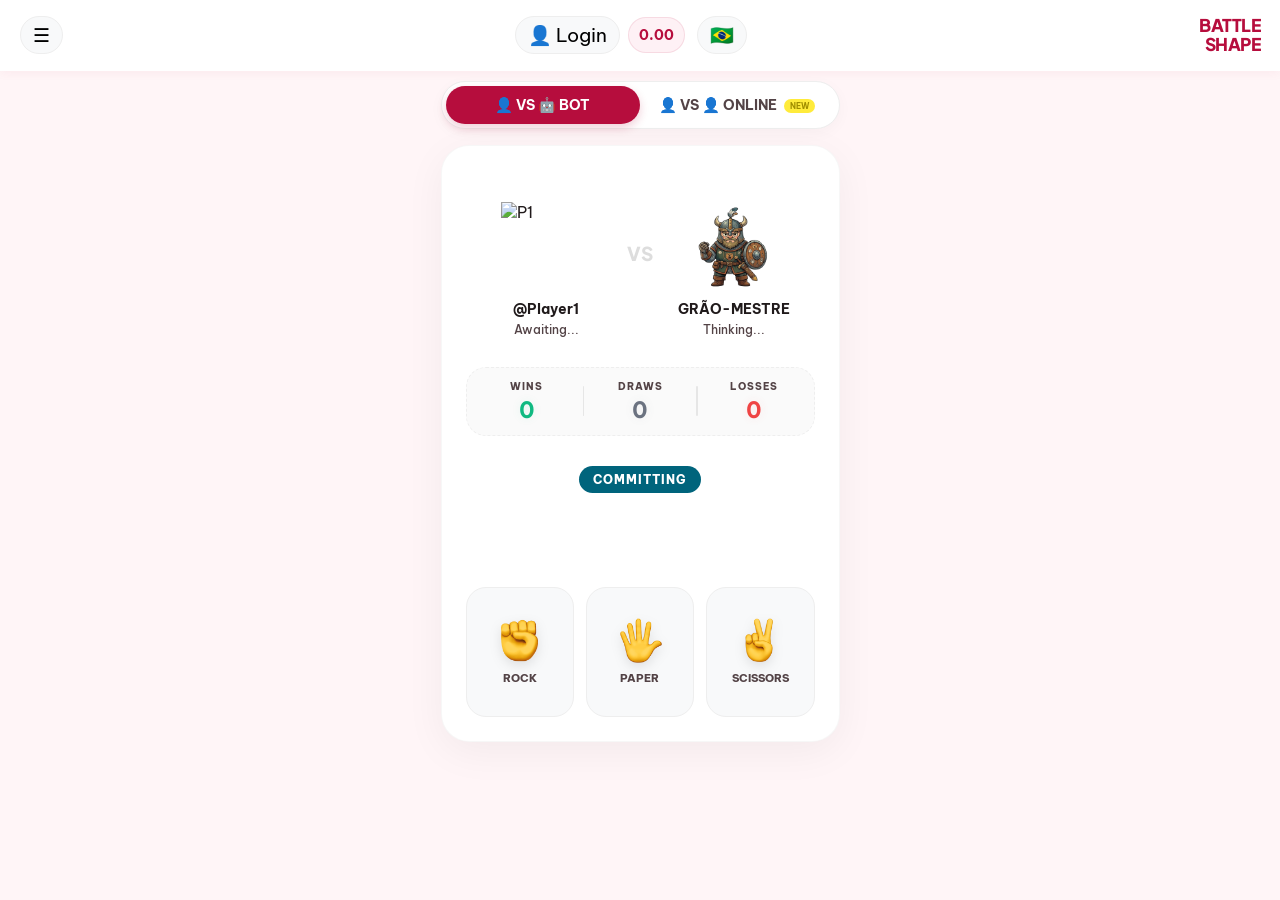
==== commit 5677ca66: "alteraçãod o botão vs" ====
--- a/index.html
+++ b/index.html
@@ -94,8 +94,8 @@
     <main>
         <div id="game-screen">
             <div class="mode-selector">
-                <button id="btn-mode-bot" class="mode-btn active" data-mode="bot">🆚 BOT</button>
-                <button id="btn-mode-pvp" class="mode-btn" data-mode="pvp">👥 PVP <span class="badge-new">NEW</span></button>
+                <button id="btn-mode-bot" class="mode-btn active" data-mode="bot" data-i18n="mode-bot">👤 VS 🤖 BOT</button>
+                <button id="btn-mode-pvp" class="mode-btn" data-mode="pvp" data-i18n="mode-pvp">👤 VS 👤 ONLINE <span class="badge-new">NEW</span></button>
             </div>
             <div id="pvp-status" class="pvp-status-bar hidden">
                 <span class="searching-dot"></span>
